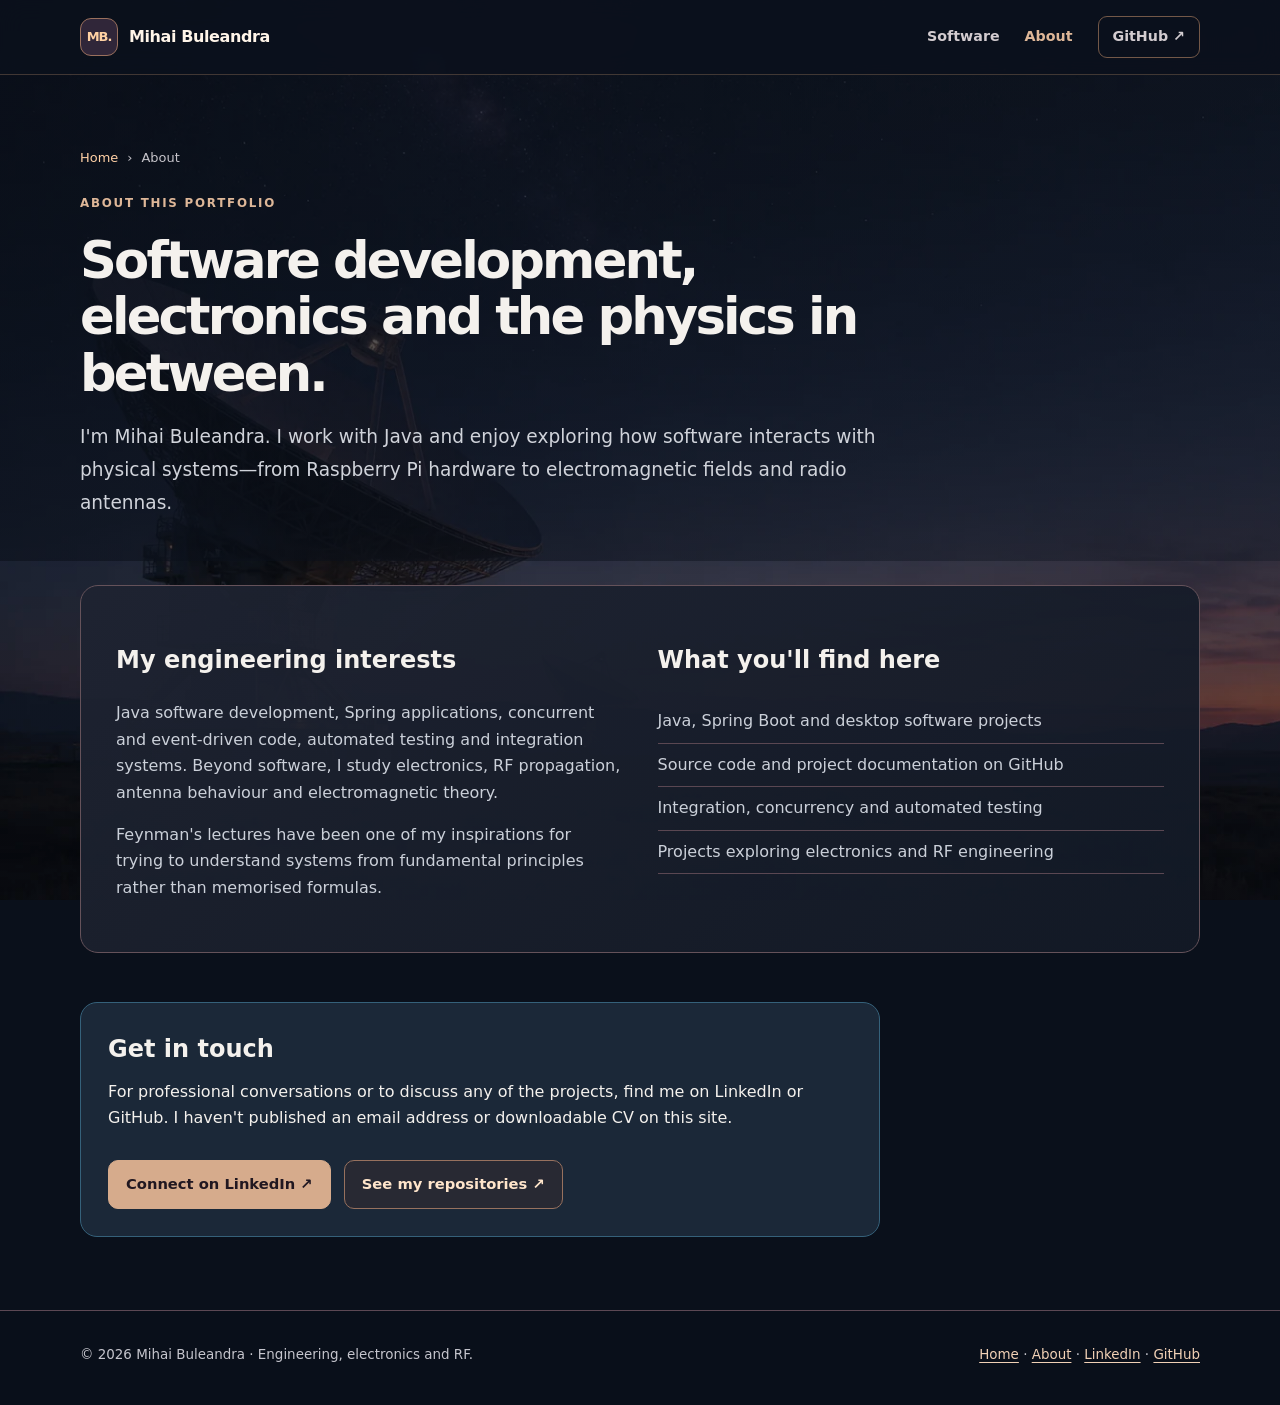
==== about.html @ 71b799a5 "New layout" ====
<!DOCTYPE html>

<html lang="en">
<head>
<meta charset="utf-8"/>
<meta content="width=device-width, initial-scale=1" name="viewport"/>
<meta content="Mihai Buleandra" name="author"/>
<meta content="About Mihai Buleandra: Java software development, Spring Boot, electronics, RF engineering projects and technical experiments." name="description"/>
<meta content="#101521" name="theme-color"/>
<meta content="index,follow,max-image-preview:large" name="robots"/>
<title>About — Java Development, Electronics &amp; RF | Mihai Buleandra</title>
<link href="https://bmike2047.github.io/about.html" rel="canonical"/>
<meta content="website" property="og:type"/>
<meta content="Mihai Buleandra — Engineering Portfolio" property="og:site_name"/>
<meta content="About — Java Development, Electronics &amp; RF | Mihai Buleandra" property="og:title"/>
<meta content="About Mihai Buleandra: Java software development, Spring Boot, electronics, RF engineering projects and technical experiments." property="og:description"/>
<meta content="https://bmike2047.github.io/about.html" property="og:url"/>
<meta content="https://bmike2047.github.io/assets/images/og-cover.png" property="og:image"/>
<meta content="1200" property="og:image:width"/>
<meta content="630" property="og:image:height"/>
<meta content="Mihai Buleandra — Java software engineering, electronics and RF engineering portfolio" property="og:image:alt"/>
<meta content="summary_large_image" name="twitter:card"/>
<meta content="About — Java Development, Electronics &amp; RF | Mihai Buleandra" name="twitter:title"/>
<meta content="About Mihai Buleandra: Java software development, Spring Boot, electronics, RF engineering projects and technical experiments." name="twitter:description"/>
<meta content="https://bmike2047.github.io/assets/images/og-cover.png" name="twitter:image"/>
<link href="./assets/images/favicon.svg" rel="icon" type="image/svg+xml"/>
<link href="./assets/css/site.css" rel="stylesheet"/>
<script type="application/ld+json">{"@context":"https://schema.org","@type":"Person","name":"Mihai Buleandra","url":"https://bmike2047.github.io/","sameAs":["https://github.com/bmike2047","https://www.linkedin.com/in/m-buleandra"],"knowsAbout":["Java","Spring Boot","JavaFX","Electronics","RF engineering"]}</script>
</head>
<body>
<a class="skip" href="#main">Skip to main content</a>
<header class="site-header">
<div class="container nav">
<a aria-label="Mihai Buleandra, homepage" class="brand" href="index.html"><span class="logo">MB.</span> Mihai Buleandra</a>
<nav aria-label="Main navigation" class="nav-links">
<a href="index.html#software">Software</a>


<a aria-current="page" href="about.html">About</a>
<a class="nav-pill" href="https://github.com/bmike2047" rel="me noopener noreferrer" target="_blank">GitHub ↗</a>
</nav><details class="mobile-menu"><summary aria-label="Toggle navigation menu">Menu</summary><nav aria-label="Mobile navigation" class="mobile-links"><a href="index.html#software">Software</a><a aria-current="page" href="about.html">About</a><a class="nav-pill" href="https://github.com/bmike2047" rel="me noopener noreferrer" target="_blank">GitHub ↗</a></nav></details>
</div>
</header>
<main id="main"><section class="page-hero"><div class="container"><nav aria-label="Breadcrumb" class="breadcrumbs"><a href="index.html">Home</a><span>›</span><span>About</span></nav><p class="eyebrow">About this portfolio</p><h1>Software development, electronics and the physics in between.</h1><p class="lead">I'm Mihai Buleandra. I work with Java and enjoy exploring how software interacts with physical systems—from Raspberry Pi hardware to electromagnetic fields and radio antennas.</p></div></section><section class="section" style="padding-top:24px"><div class="container"><div class="about-panel"><div><h2>My engineering interests</h2><p>Java software development, Spring applications, concurrent and event-driven code, automated testing and integration systems. Beyond software, I study electronics, RF propagation, antenna behaviour and electromagnetic theory.</p><p>Feynman's lectures have been one of my inspirations for trying to understand systems from fundamental principles rather than memorised formulas.</p></div><div><h2>What you'll find here</h2><ul class="clean-list"><li>Java, Spring Boot and desktop software projects</li><li>Source code and project documentation on GitHub</li><li>Integration, concurrency and automated testing</li><li>Projects exploring electronics and RF engineering</li></ul></div></div><div class="wide-cta" style="max-width:800px"><h2>Get in touch</h2><p>For professional conversations or to discuss any of the projects, find me on LinkedIn or GitHub. I haven't published an email address or downloadable CV on this site.</p><div class="actions"><a class="button primary" href="https://www.linkedin.com/in/m-buleandra" rel="me noopener noreferrer" target="_blank">Connect on LinkedIn ↗</a><a class="button" href="https://github.com/bmike2047" rel="me noopener noreferrer" target="_blank">See my repositories ↗</a></div></div></div></section></main>
<footer class="footer"><div class="container footer-inner"><span>© 2026 Mihai Buleandra · Engineering, electronics and RF.</span><span><a href="index.html">Home</a> · <a href="./about.html">About</a> · <a href="https://www.linkedin.com/in/m-buleandra" rel="me noopener noreferrer" target="_blank">LinkedIn</a> · <a href="https://github.com/bmike2047" rel="me noopener noreferrer" target="_blank">GitHub</a></span></div></footer>
<script defer="" src="assets/js/site.js"></script></body></html>
---- assets/css/site.css ----
/* Original standalone portfolio styling — no external CSS, scripts, or font downloads. */
:root{color-scheme:dark;--bg:#080a0e;--surface:#121620;--surface2:#171c27;--line:#303745;--text:#f0f4fa;--muted:#afbccc;--accent:#67d8c6;--accent2:#a4b5ff;--max:1120px;--radius:18px}
*{box-sizing:border-box}html{scroll-behavior:smooth;scroll-padding-top:90px}body{margin:0;background:var(--bg);color:var(--text);font-family:Inter,ui-sans-serif,system-ui,-apple-system,BlinkMacSystemFont,"Segoe UI",sans-serif;line-height:1.65;font-size:16px}::selection{background:#48cbb8;color:#051625}a{color:#86e9db;text-underline-offset:3px}a:hover{color:#cafdf5}a:focus-visible,button:focus-visible{outline:3px solid #a4b5ff;outline-offset:4px;border-radius:6px}.skip{position:absolute;left:12px;top:-70px;background:#fff;color:#112033;padding:10px 14px;z-index:100}.skip:focus{top:10px}.container{width:min(var(--max),calc(100% - 48px));margin:0 auto}.site-header{position:sticky;top:0;z-index:10;border-bottom:1px solid rgba(135,193,225,.17);background:rgba(9,22,37,.94);backdrop-filter:blur(12px)}.nav{min-height:74px;display:flex;align-items:center;justify-content:space-between;gap:24px}.brand{display:inline-flex;align-items:center;gap:11px;text-decoration:none;color:white;font-weight:800;letter-spacing:-.025em}.logo{width:38px;height:38px;border:1px solid #407b87;background:#11344b;border-radius:11px;display:grid;place-items:center;color:#87f3db;font-size:13px;letter-spacing:-.08em}.nav-links{display:flex;align-items:center;gap:25px;flex-wrap:wrap}.nav-links a{color:#bdd0dc;font-size:.89rem;font-weight:600;text-decoration:none}.nav-links a:hover,.nav-links a[aria-current=page]{color:var(--accent)}.nav-pill{padding:8px 14px;border:1px solid #3a7384;border-radius:9px}.hero{background:radial-gradient(ellipse 65% 60% at 80% 30%,rgba(30,99,132,.25),transparent 70%);padding:100px 0 83px}.hero-grid{display:grid;grid-template-columns:1.18fr .82fr;gap:68px;align-items:center}.eyebrow{text-transform:uppercase;color:var(--accent);font-size:.74rem;font-weight:800;letter-spacing:.15em;margin:0 0 18px}.hero h1{font-size:clamp(2.5rem,5vw,4.65rem);line-height:1.1;letter-spacing:-.065em;margin:0 0 20px;max-width:770px}.accent{color:var(--accent)}.lead{font-size:1.16rem;line-height:1.78;color:#bad0df;max-width:640px;margin:0}.actions{display:flex;gap:13px;flex-wrap:wrap;margin-top:29px}.button{display:inline-flex;align-items:center;justify-content:center;gap:8px;text-decoration:none;font-weight:750;font-size:.92rem;padding:11px 17px;border:1px solid #477083;border-radius:10px;min-height:45px;color:#eaf7fc;background:rgba(65,104,129,.13)}.button:hover{background:#293646;color:#fff}.button.primary{background:var(--accent);border-color:var(--accent);color:#062336}.button.primary:hover{background:#a0ffef}.button.small{font-size:.86rem;padding:8px 12px;min-height:39px}.button.disabled{opacity:.7;cursor:not-allowed;border-style:dashed}.terminal{background:linear-gradient(135deg,#131b28,#0d131c);border:1px solid #35546a;box-shadow:0 22px 65px #010a1566;border-radius:18px;overflow:hidden;transform:rotate(1deg)}.terminal-top{display:flex;align-items:center;gap:7px;padding:15px 17px;border-bottom:1px solid #264458;color:#a9c5d0;font-size:.76rem}.dot{width:9px;height:9px;border-radius:50%;background:#6387a4}.terminal-top span:last-child{margin-left:auto;letter-spacing:.08em}.terminal-body{padding:28px 27px 31px;font-family:ui-monospace,Consolas,monospace;min-height:290px}.term-label{font-family:inherit;color:#86dbcc;font-size:.78rem;margin:0 0 22px}.line-code{margin:7px 0;color:#cbdeed;font-size:.91rem}.line-code strong{color:#7ce0c7;font-weight:500}.line-code em{color:#92b6ff;font-style:normal}.thin-rule{height:1px;background:#294c62;margin:24px 0 19px}.term-result{font-size:.83rem;color:#b8d5e3}.term-result span{color:var(--accent)}.metrics{display:flex;gap:32px;flex-wrap:wrap;padding-top:29px;margin-top:35px;border-top:1px solid #284258}.metric{display:flex;gap:12px;align-items:center}.metric strong{font-size:1.6rem;letter-spacing:-.04em}.metric span{font-size:.79rem;line-height:1.35;color:#b0c5d5}.section{padding:73px 0;scroll-margin-top:75px}.section.alt{background:#0b0e14}.section-head{display:flex;align-items:end;justify-content:space-between;gap:20px;margin-bottom:29px}.section-head .intro{max-width:700px}.section-head h2,.about-intro h1{font-size:clamp(1.9rem,3.2vw,2.75rem);line-height:1.2;letter-spacing:-.045em;margin:0 0 10px}.section-head p,.section-intro{color:var(--muted);margin:0;max-width:780px}.text-link{font-size:.91rem;font-weight:750;text-decoration:none;white-space:nowrap}.card-grid{display:grid;grid-template-columns:repeat(3,minmax(0,1fr));gap:19px}.card-grid.two{grid-template-columns:repeat(2,minmax(0,1fr))}.project-card{display:flex;flex-direction:column;border:1px solid #333d4c;border-radius:var(--radius);background:linear-gradient(160deg,#141923,#11151d);overflow:hidden;min-width:0;transition:transform .2s,border-color .2s}.project-card:hover{transform:translateY(-3px);border-color:#44859a}.project-visual{height:177px;position:relative;display:flex;align-items:center;justify-content:center;overflow:hidden;background:linear-gradient(145deg,#171f2b,#1e2a37);border-bottom:1px solid #313e50}.project-visual img{width:100%;height:100%;object-fit:cover;object-position:center;display:block}.project-visual img.contain{object-fit:contain;padding:10px;background:#fff}.project-visual .visual-label{position:absolute;left:14px;bottom:12px;padding:4px 10px;background:#0c121ce8;border:1px solid #427b8c;border-radius:6px;color:#bcf5ec;font-size:.69rem;letter-spacing:.04em;text-transform:uppercase;font-weight:800}.card-body{padding:23px;display:flex;flex-direction:column;flex:1;gap:8px}.card-meta{font-size:.71rem;letter-spacing:.1em;text-transform:uppercase;font-weight:800;color:#72decf}.card-meta.ai{color:#a1b6ff}.card-body h3{font-size:1.16rem;line-height:1.4;margin:0;letter-spacing:-.02em}.card-body h3 a{color:#f0f8fc;text-decoration:none}.card-body h3 a:hover{color:var(--accent)}.card-body p{color:#b9ccda;font-size:.9rem;line-height:1.65;margin:0;flex:1}.tags{display:flex;gap:7px;flex-wrap:wrap;margin:12px 0 4px}.tag{font-size:.7rem;line-height:1.3;border:1px solid #35566b;background:#1b2735;border-radius:6px;padding:5px 8px;color:#c1dbe8}.card-actions{display:flex;flex-wrap:wrap;gap:14px;align-items:center;margin-top:10px}.card-actions a{font-size:.86rem;font-weight:750;text-decoration:none}.card-actions .muted-link{color:#c4d4df}.callout{padding:24px 28px;border:1px solid #345a69;background:#171e29;border-radius:14px;color:#bed8e4}.callout strong{color:#e9f9ff}.about-panel{display:grid;grid-template-columns:1fr 1fr;gap:35px;padding:35px;border:1px solid #334056;border-radius:18px;background:linear-gradient(140deg,#171e2a,#11151d)}.about-panel h3{font-size:1.4rem;letter-spacing:-.03em;margin:0 0 12px}.about-panel p{color:#bfd1df;margin:0 0 16px}.clean-list{padding:0;margin:0;list-style:none}.clean-list li{padding:8px 0;border-bottom:1px solid #2c4c61;color:#c7dce8}.footer{padding:33px 0 39px;border-top:1px solid #2b3545;color:#a7bdc9;font-size:.84rem}.footer-inner{display:flex;justify-content:space-between;align-items:center;gap:18px;flex-wrap:wrap}.footer a{color:#c9e7ee}.page-hero{padding:72px 0 42px;background:radial-gradient(ellipse at 82% 0%,#173951 0,transparent 65%)}.breadcrumbs{font-size:.81rem;color:#9bb9ca;display:flex;gap:9px;flex-wrap:wrap;margin-bottom:26px}.breadcrumbs a{color:#a9c7d8;text-decoration:none}.page-hero h1{font-size:clamp(2.15rem,4vw,3.6rem);letter-spacing:-.055em;line-height:1.1;max-width:900px;margin:10px 0 19px}.page-hero .lead{max-width:840px}.smallprint{font-size:.83rem;color:#a9c2d0}.stack{display:flex;gap:8px;flex-wrap:wrap}.reference-link{font-size:.86rem;overflow-wrap:anywhere}.table-wrap{overflow-x:auto}table{width:100%;border-collapse:collapse;font-size:.9rem}th,td{text-align:left;padding:12px;border-bottom:1px solid #344052;vertical-align:top}th{color:#9eeadd}td{color:#c2d7e3}.wide-cta{margin-top:49px;padding:27px;background:#1b2838;border:1px solid #35617a;border-radius:17px}.wide-cta h2{margin:0 0 9px}.wide-cta p{margin:0 0 17px}.placeholder-link{color:#aebdd1;font-size:.82rem;display:block;margin-top:9px;overflow-wrap:anywhere}
@media(max-width:920px){.hero-grid{grid-template-columns:1fr;gap:36px}.terminal{max-width:630px;transform:none}.card-grid{grid-template-columns:repeat(2,minmax(0,1fr))}.nav-links{gap:13px}}@media(max-width:650px){.container{width:min(var(--max),calc(100% - 32px))}.nav{align-items:start;flex-direction:column;justify-content:center;padding:14px 0}.nav-links{width:100%;gap:13px}.nav-links a{font-size:.8rem}.nav-pill{padding:5px 10px}.hero{padding:67px 0 60px}.section{padding:56px 0}.metrics{gap:19px}.card-grid,.card-grid.two,.about-panel{grid-template-columns:1fr}.section-head{align-items:start;flex-direction:column}.project-visual{height:190px}.about-panel{padding:22px}.page-hero{padding:50px 0 30px}.footer-inner{align-items:flex-start}.terminal-body{min-height:0}.line-code{font-size:.78rem}}@media(prefers-reduced-motion:reduce){html{scroll-behavior:auto}.project-card{transition:none}}


/* v2 review: darker charcoal theme + original presentation pictures. */
:root{ color-scheme:dark; --bg:#080a0e; --surface:#121620; --surface2:#171c27;
  --line:#303745; --text:#f0f4fa; --muted:#afbccc; --accent:#67d8c6; --accent2:#a4b5ff; }
body{ background:#080a0e; }
.site-header{ background:rgba(9,12,18,.94);border-bottom-color:#303745; }
.hero{ background: radial-gradient(ellipse 85% 70% at 81% 9%,rgba(43,58,89,.25),transparent 75%), #080a0e; }
.section.alt{ background:#0d1016; }
.project-card{ background:linear-gradient(165deg,#161b24,#10141c);border-color:#303846; }
.project-card:hover{ border-color:#5fa4a0; }
.terminal{ background:linear-gradient(145deg,#151d2b,#0b0f17); }
.project-visual{background:#10151c;}
.project-visual.original-visual{height:204px;background:linear-gradient(150deg,#151b24,#10141a);}
.project-visual .image-link{display:flex;align-items:center;justify-content:center;width:100%;height:100%;padding:17px;}
.project-visual .image-link:focus-visible{outline:3px solid var(--accent);outline-offset:-4px;}
.project-visual img.original-thumb{width:100%;height:100%;object-fit:contain;object-position:center;
  display:block;background:transparent;padding:0;}
.project-visual.original-visual .visual-label{pointer-events:none;background:rgba(9,13,19,.92);}



 


.mobile-menu summary:focus-visible{outline:3px solid var(--accent);outline-offset:4px;}



.mobile-menu{display:none;}
:where(a,summary,button):focus-visible{ outline:3px solid var(--accent);outline-offset:3px; }
a{overflow-wrap:break-word;}
/* Tablet: 2 cards per row; vertical hero and no clipping. */
@media (max-width:920px) {
  .hero-grid{grid-template-columns:minmax(0,1fr);}
  .hero h1{max-width:740px;}
  .project-visual.original-visual{height:190px;}
}
/* Mobile: native disclosure navigation, large targets and a single card column. */
@media (max-width:720px) {
  html{scroll-padding-top:18px;}
  .site-header{position:relative;}
  .nav{display:flex;flex-direction:row;align-items:center;justify-content:space-between;gap:12px;
     padding:12px 0;flex-wrap:nowrap;}
  .brand{font-size:.91rem;white-space:nowrap;}
  .nav-links{display:none;}
  .mobile-menu{display:block;position:relative;flex:0 0 auto;z-index:50;}
  .mobile-menu summary{list-style:none;cursor:pointer;border:1px solid #435064;background:#181f2b;
    color:#e8f1fa;border-radius:9px;min-height:44px;padding:10px 13px;display:flex;
    align-items:center;justify-content:center;font-weight:750;font-size:.88rem;}
  .mobile-menu summary::-webkit-details-marker{display:none;}
  .mobile-menu[open] summary{border-color:#67d8c6;}
  .mobile-links{position:absolute;right:0;top:calc(100% + 9px);width:min(280px,calc(100vw - 32px));
    display:flex;flex-direction:column;padding:8px;border:1px solid #3a475b;border-radius:12px;
    background:#161c27;box-shadow:0 18px 45px #000a;}
  .mobile-links a{display:block;color:#e9f2fa;text-decoration:none;padding:11px 12px;
    min-height:44px;border-radius:7px;font-size:.92rem;}
  .mobile-links a:hover,.mobile-links a:focus-visible{background:#293447;}
  .hero{padding:52px 0 54px;}
  .hero h1{font-size:clamp(2rem,10vw,3.15rem);letter-spacing:-.055em;}
  .hero-grid{gap:27px;}
  .section{padding:50px 0;}
  .card-grid,.card-grid.two{grid-template-columns:minmax(0,1fr);}
  .project-visual.original-visual{height:215px;}
  .project-card{max-width:none;}
  .card-body{padding:20px;}
  .metrics{gap:18px;}
  
  .terminal{width:100%;}
  .about-panel{grid-template-columns:1fr;}
}
@media (max-width:380px) {
  .container{width:calc(100% - 26px);}
  .brand{font-size:.82rem;}
  .logo{font-size:.85rem;}
  .hero h1{font-size:clamp(1.88rem,10vw,2.4rem);}
  .lead{font-size:1rem;}
  .button{width:100%;}
  .actions{gap:9px;}
  .project-visual.original-visual{height:183px;}
  .terminal-body{padding:18px 16px;}
  .term-label,.line-code{font-size:.76rem;}
}


/* Portfolio artwork update: background illustration on every page, no structural layout changes.
   The supplied observatory image is mirrored so the large dish faces in from the left. */
body{
  background-color: #080b13;
  background-image:
    linear-gradient(100deg, rgba(6,10,18,.13) 0%, rgba(6,10,18,.17) 48%, rgba(6,10,18,.25) 100%),
    url("../images/observatory-background-left.webp");
  background-repeat: no-repeat, no-repeat;
  background-position: center center, left center;
  background-size: cover, cover;
  background-attachment: fixed, fixed;
}
/* Keep the photograph recognizable while retaining contrast for the content. */
.hero{
  background: linear-gradient(100deg, rgba(6,10,18,.26), rgba(6,10,18,.10));
}
.page-hero{
  background: linear-gradient(100deg, rgba(7,12,22,.35), rgba(7,12,22,.19));
}
.section.alt{
  background: rgba(9,13,21,.71);
}
.footer{
  background: rgba(7,11,19,.65);
}
@media(max-width:720px) {
  body{
    /* Position on the dish side, not the sky side, at portrait phone widths. */
    background-position: center center, 21% center;
  }
  .hero{
    background: linear-gradient(100deg, rgba(6,10,18,.44), rgba(6,10,18,.31));
  }
}


/* Refined sunset palette — restrained copper highlights over midnight blue.
   Shared across Home/About; existing structure and breakpoints are unchanged. */
:root {
  --bg: #0a101b;
  --surface: #141b28;
  --surface2: #1c2533;
  --line: #514654;
  --text: #f4f1ed;
  --muted: #bfc5cf;
  --accent: #deb798;
  --accent2: #e5a48c;
}
::selection { background: #a95b3f; color: #fff7ed; }
a { color: #fac999; }
a:hover { color: #ffdfbb; }
a:focus-visible, button:focus-visible, :where(a,summary,button):focus-visible {
  outline-color: #ffc894;
}
.site-header {
  background: rgba(11,17,29,.93);
  border-bottom-color: rgba(239,183,129,.24);
}
.brand { color: #fff5e9; }
.logo {
  border-color: #9a705d;
  background: #302639;
  color: #ffd1a3;
}
.nav-links a { color: #d3ccd0; }
.nav-links a:hover, .nav-links a[aria-current=page] { color: var(--accent); }
.nav-pill { border-color: #735848; }
body {
  background-color: var(--bg);
  background-image:
    linear-gradient(105deg,rgba(9,14,25,.22) 0%,rgba(13,14,23,.13) 46%,rgba(8,12,22,.27) 100%),
    url("../images/observatory-background-left.webp");
}
.hero {
  background: linear-gradient(105deg,rgba(8,14,24,.55),rgba(11,16,27,.30) 54%,rgba(10,14,23,.22));
}
.page-hero {
  background: linear-gradient(105deg,rgba(10,15,25,.62),rgba(12,18,30,.35));
}
.eyebrow, .accent { color: var(--accent); }
.lead { color: #d0d3da; }
.button {
  border-color: #97715e;
  background: rgba(55,42,46,.50);
  color: #ffe5cb;
}
.button:hover { background: #40303a; color: #fff6ec; }
.button.primary {
  background: #d6ab8c;
  border-color: #d6ab8c;
  color: #211720;
}
.button.primary:hover { background: #e4bda0; color: #20151c; }
.terminal {
  background: linear-gradient(145deg,rgba(26,30,44,.97),rgba(14,22,35,.98));
  border-color: #655263;
  box-shadow: 0 22px 65px #050b17a3;
}
.terminal-top { border-bottom-color: #604d58; color: #cbbdbd; }
.dot { background: #ae7a6b; }
.term-label { color: #e9b595; }
.line-code { color: #d9d9e0; }
.line-code strong { color: #f1bb8c; }
.line-code em { color: #b1c4de; }
.thin-rule { background: #5d4853; }
.term-result { color: #d2c9ce; }
.term-result span { color: #ffd09e; }
.section.alt { background: rgba(11,17,28,.80); }
.section-head p, .section-intro { color: #c6c4ca; }
.project-card {
  background: linear-gradient(160deg,rgba(26,33,47,.96),rgba(17,23,35,.96));
  border-color: #5d5057;
}
.project-card:hover { border-color: #d6a078; }
.project-visual, .project-visual.original-visual {
  background: linear-gradient(145deg,#202938,#141d2b);
  border-bottom-color: #53434d;
}
.project-visual.original-visual .visual-label, .project-visual .visual-label {
  background: rgba(23,20,28,.94);
  border-color: #91705e;
  color: #ffcd9d;
}
.card-meta { color: #efba8d; }
.card-body h3 a { color: #f7f2ec; }
.card-body h3 a:hover { color: #ffca95; }
.card-body p { color: #c6c8d1; }
.tag {
  border-color: #665665;
  background: #292735;
  color: #f0d4c0;
}
.card-actions a, .text-link { color: #fac999; }
.card-actions a:hover, .text-link:hover { color: #ffe0bb; }
.about-panel {
  background: linear-gradient(140deg,rgba(30,35,49,.94),rgba(18,25,38,.95));
  border-color: #65525a;
}
.about-panel p, .clean-list li { color: #cbd0d9; }
.clean-list li { border-bottom-color: #5a4752; }
.footer {
  background: rgba(9,15,26,.83);
  border-top-color: #5c4854;
  color: #c5c5cd;
}
.footer a { color: #f1d1b6; }
.breadcrumbs, .smallprint { color: #c6c4ca; }
.breadcrumbs a { color: #ffd0a5; }
.mobile-menu summary {
  border-color: #806354;
  background: #292333;
  color: #ffead9;
}
.mobile-menu[open] summary { border-color: #deb798; }
.mobile-links {
  border-color: #6c5560;
  background: #1c2030;
}
.mobile-links a { color: #f3e6df; }
.mobile-links a:hover,.mobile-links a:focus-visible { background: #40303e; }
@media(max-width:720px) {
  .hero { background: linear-gradient(100deg,rgba(8,14,24,.64),rgba(8,14,24,.47)); }
}
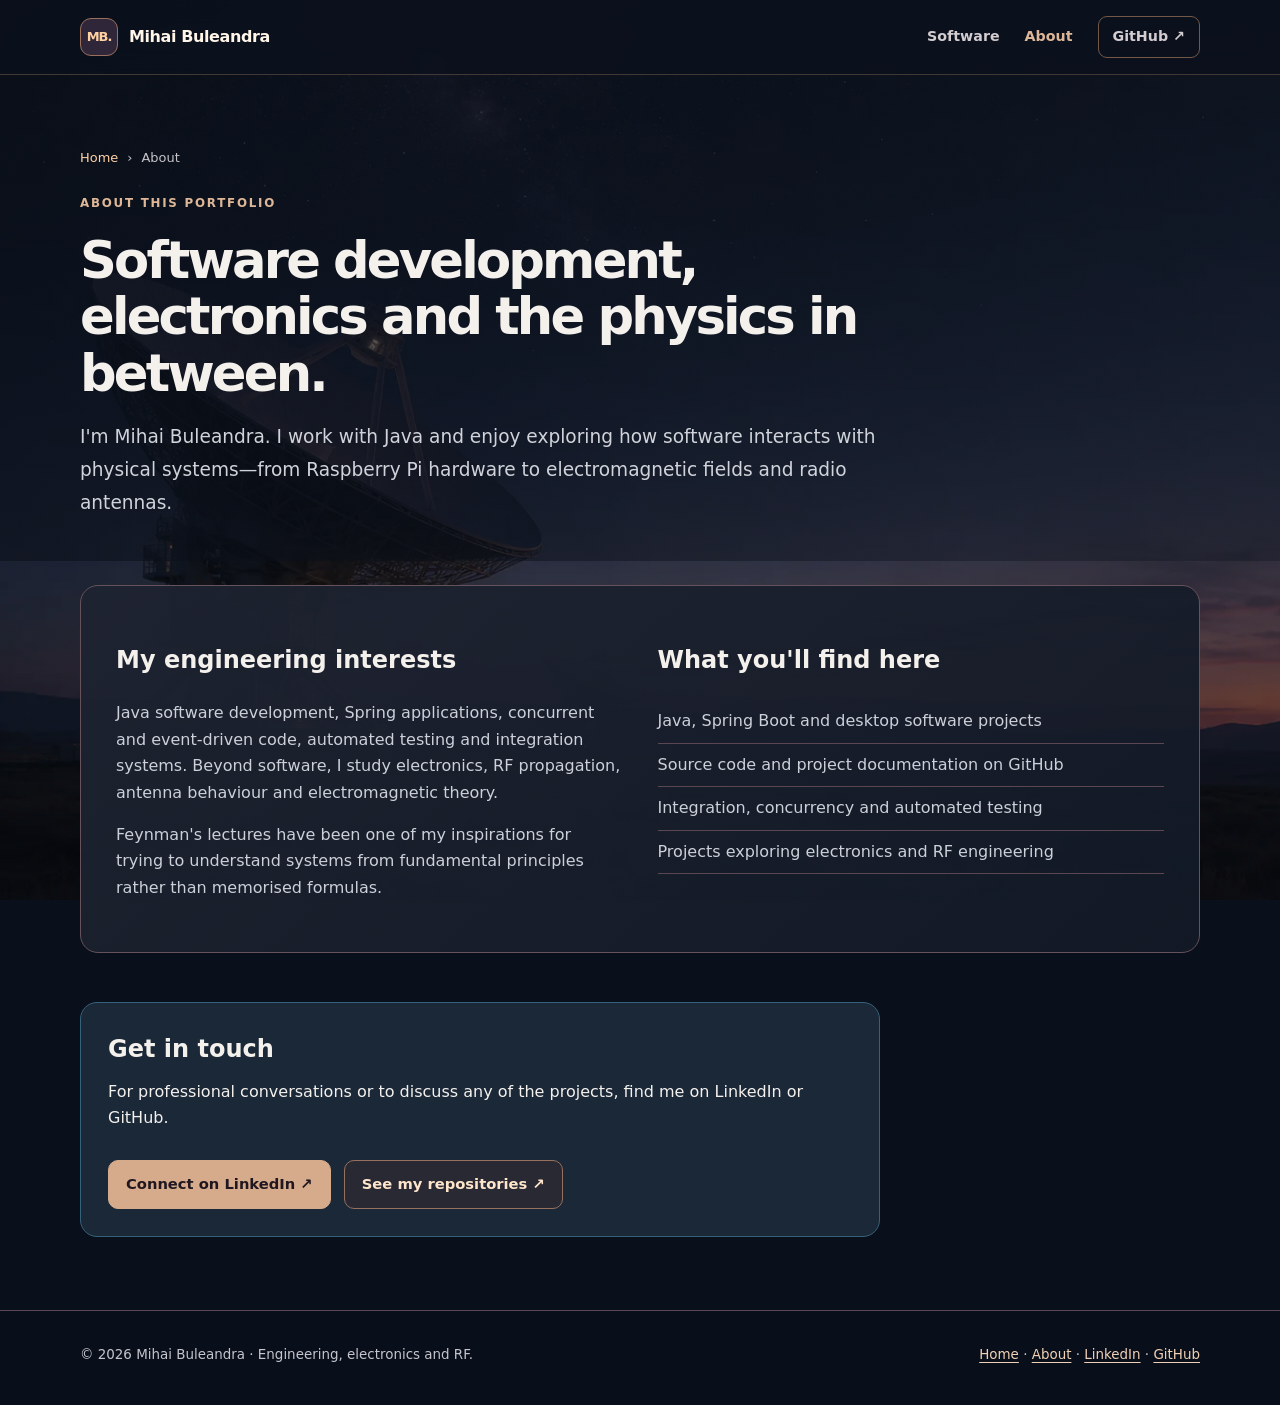
==== commit 279685d9: "fixed text" ====
--- a/about.html
+++ b/about.html
@@ -41,6 +41,6 @@
 </nav><details class="mobile-menu"><summary aria-label="Toggle navigation menu">Menu</summary><nav aria-label="Mobile navigation" class="mobile-links"><a href="index.html#software">Software</a><a aria-current="page" href="about.html">About</a><a class="nav-pill" href="https://github.com/bmike2047" rel="me noopener noreferrer" target="_blank">GitHub ↗</a></nav></details>
 </div>
 </header>
-<main id="main"><section class="page-hero"><div class="container"><nav aria-label="Breadcrumb" class="breadcrumbs"><a href="index.html">Home</a><span>›</span><span>About</span></nav><p class="eyebrow">About this portfolio</p><h1>Software development, electronics and the physics in between.</h1><p class="lead">I'm Mihai Buleandra. I work with Java and enjoy exploring how software interacts with physical systems—from Raspberry Pi hardware to electromagnetic fields and radio antennas.</p></div></section><section class="section" style="padding-top:24px"><div class="container"><div class="about-panel"><div><h2>My engineering interests</h2><p>Java software development, Spring applications, concurrent and event-driven code, automated testing and integration systems. Beyond software, I study electronics, RF propagation, antenna behaviour and electromagnetic theory.</p><p>Feynman's lectures have been one of my inspirations for trying to understand systems from fundamental principles rather than memorised formulas.</p></div><div><h2>What you'll find here</h2><ul class="clean-list"><li>Java, Spring Boot and desktop software projects</li><li>Source code and project documentation on GitHub</li><li>Integration, concurrency and automated testing</li><li>Projects exploring electronics and RF engineering</li></ul></div></div><div class="wide-cta" style="max-width:800px"><h2>Get in touch</h2><p>For professional conversations or to discuss any of the projects, find me on LinkedIn or GitHub. I haven't published an email address or downloadable CV on this site.</p><div class="actions"><a class="button primary" href="https://www.linkedin.com/in/m-buleandra" rel="me noopener noreferrer" target="_blank">Connect on LinkedIn ↗</a><a class="button" href="https://github.com/bmike2047" rel="me noopener noreferrer" target="_blank">See my repositories ↗</a></div></div></div></section></main>
+<main id="main"><section class="page-hero"><div class="container"><nav aria-label="Breadcrumb" class="breadcrumbs"><a href="index.html">Home</a><span>›</span><span>About</span></nav><p class="eyebrow">About this portfolio</p><h1>Software development, electronics and the physics in between.</h1><p class="lead">I'm Mihai Buleandra. I work with Java and enjoy exploring how software interacts with physical systems—from Raspberry Pi hardware to electromagnetic fields and radio antennas.</p></div></section><section class="section" style="padding-top:24px"><div class="container"><div class="about-panel"><div><h2>My engineering interests</h2><p>Java software development, Spring applications, concurrent and event-driven code, automated testing and integration systems. Beyond software, I study electronics, RF propagation, antenna behaviour and electromagnetic theory.</p><p>Feynman's lectures have been one of my inspirations for trying to understand systems from fundamental principles rather than memorised formulas.</p></div><div><h2>What you'll find here</h2><ul class="clean-list"><li>Java, Spring Boot and desktop software projects</li><li>Source code and project documentation on GitHub</li><li>Integration, concurrency and automated testing</li><li>Projects exploring electronics and RF engineering</li></ul></div></div><div class="wide-cta" style="max-width:800px"><h2>Get in touch</h2><p>For professional conversations or to discuss any of the projects, find me on LinkedIn or GitHub.</p><div class="actions"><a class="button primary" href="https://www.linkedin.com/in/m-buleandra" rel="me noopener noreferrer" target="_blank">Connect on LinkedIn ↗</a><a class="button" href="https://github.com/bmike2047" rel="me noopener noreferrer" target="_blank">See my repositories ↗</a></div></div></div></section></main>
 <footer class="footer"><div class="container footer-inner"><span>© 2026 Mihai Buleandra · Engineering, electronics and RF.</span><span><a href="index.html">Home</a> · <a href="./about.html">About</a> · <a href="https://www.linkedin.com/in/m-buleandra" rel="me noopener noreferrer" target="_blank">LinkedIn</a> · <a href="https://github.com/bmike2047" rel="me noopener noreferrer" target="_blank">GitHub</a></span></div></footer>
 <script defer="" src="assets/js/site.js"></script></body></html>
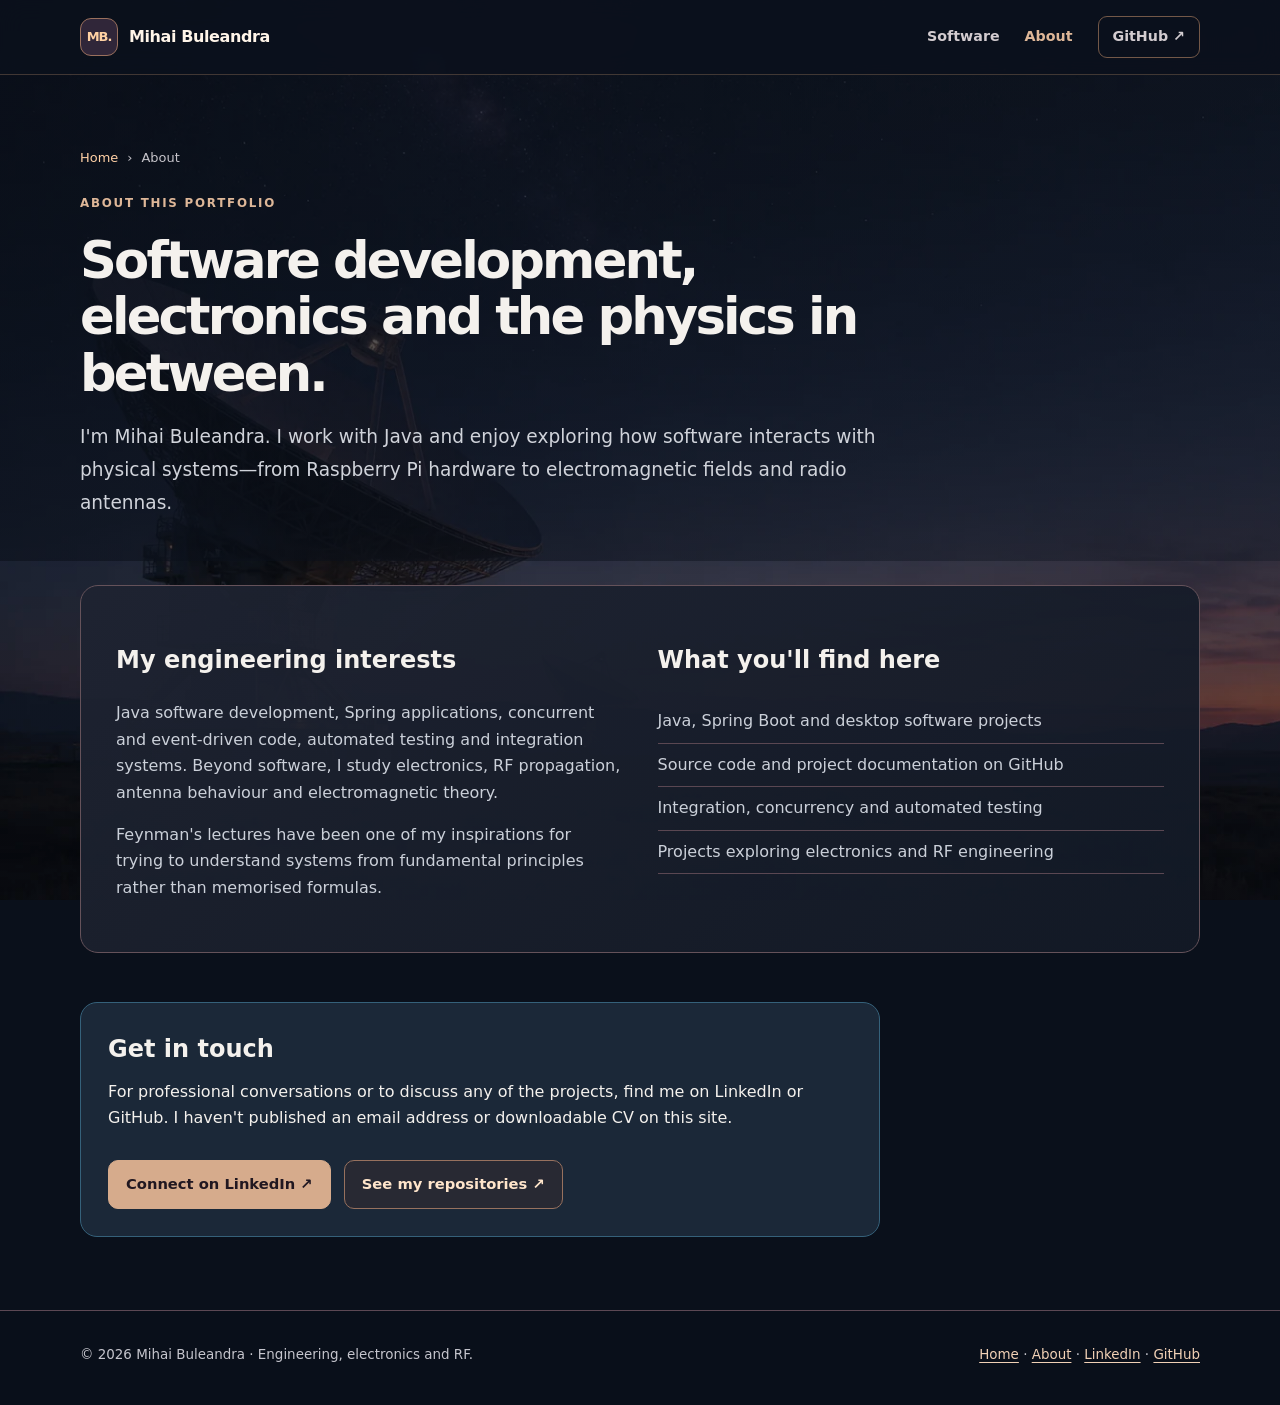
==== commit 1d7c1537: "fixed css" ====
--- a/about.html
+++ b/about.html
@@ -24,7 +24,7 @@
 <meta content="About Mihai Buleandra: Java software development, Spring Boot, electronics, RF engineering projects and technical experiments." name="twitter:description"/>
 <meta content="https://bmike2047.github.io/assets/images/og-cover.png" name="twitter:image"/>
 <link href="./assets/images/favicon.svg" rel="icon" type="image/svg+xml"/>
-<link href="./assets/css/site.css" rel="stylesheet"/>
+<link href="./assets/css/site.css?v=mobile-observatory-optimized" rel="stylesheet"/>
 <script type="application/ld+json">{"@context":"https://schema.org","@type":"Person","name":"Mihai Buleandra","url":"https://bmike2047.github.io/","sameAs":["https://github.com/bmike2047","https://www.linkedin.com/in/m-buleandra"],"knowsAbout":["Java","Spring Boot","JavaFX","Electronics","RF engineering"]}</script>
 </head>
 <body>
@@ -41,6 +41,6 @@
 </nav><details class="mobile-menu"><summary aria-label="Toggle navigation menu">Menu</summary><nav aria-label="Mobile navigation" class="mobile-links"><a href="index.html#software">Software</a><a aria-current="page" href="about.html">About</a><a class="nav-pill" href="https://github.com/bmike2047" rel="me noopener noreferrer" target="_blank">GitHub ↗</a></nav></details>
 </div>
 </header>
-<main id="main"><section class="page-hero"><div class="container"><nav aria-label="Breadcrumb" class="breadcrumbs"><a href="index.html">Home</a><span>›</span><span>About</span></nav><p class="eyebrow">About this portfolio</p><h1>Software development, electronics and the physics in between.</h1><p class="lead">I'm Mihai Buleandra. I work with Java and enjoy exploring how software interacts with physical systems—from Raspberry Pi hardware to electromagnetic fields and radio antennas.</p></div></section><section class="section" style="padding-top:24px"><div class="container"><div class="about-panel"><div><h2>My engineering interests</h2><p>Java software development, Spring applications, concurrent and event-driven code, automated testing and integration systems. Beyond software, I study electronics, RF propagation, antenna behaviour and electromagnetic theory.</p><p>Feynman's lectures have been one of my inspirations for trying to understand systems from fundamental principles rather than memorised formulas.</p></div><div><h2>What you'll find here</h2><ul class="clean-list"><li>Java, Spring Boot and desktop software projects</li><li>Source code and project documentation on GitHub</li><li>Integration, concurrency and automated testing</li><li>Projects exploring electronics and RF engineering</li></ul></div></div><div class="wide-cta" style="max-width:800px"><h2>Get in touch</h2><p>For professional conversations or to discuss any of the projects, find me on LinkedIn or GitHub.</p><div class="actions"><a class="button primary" href="https://www.linkedin.com/in/m-buleandra" rel="me noopener noreferrer" target="_blank">Connect on LinkedIn ↗</a><a class="button" href="https://github.com/bmike2047" rel="me noopener noreferrer" target="_blank">See my repositories ↗</a></div></div></div></section></main>
+<main id="main"><section class="page-hero"><div class="container"><nav aria-label="Breadcrumb" class="breadcrumbs"><a href="index.html">Home</a><span>›</span><span>About</span></nav><p class="eyebrow">About this portfolio</p><h1>Software development, electronics and the physics in between.</h1><p class="lead">I'm Mihai Buleandra. I work with Java and enjoy exploring how software interacts with physical systems—from Raspberry Pi hardware to electromagnetic fields and radio antennas.</p></div></section><section class="section" style="padding-top:24px"><div class="container"><div class="about-panel"><div><h2>My engineering interests</h2><p>Java software development, Spring applications, concurrent and event-driven code, automated testing and integration systems. Beyond software, I study electronics, RF propagation, antenna behaviour and electromagnetic theory.</p><p>Feynman's lectures have been one of my inspirations for trying to understand systems from fundamental principles rather than memorised formulas.</p></div><div><h2>What you'll find here</h2><ul class="clean-list"><li>Java, Spring Boot and desktop software projects</li><li>Source code and project documentation on GitHub</li><li>Integration, concurrency and automated testing</li><li>Projects exploring electronics and RF engineering</li></ul></div></div><div class="wide-cta" style="max-width:800px"><h2>Get in touch</h2><p>For professional conversations or to discuss any of the projects, find me on LinkedIn or GitHub. I haven't published an email address or downloadable CV on this site.</p><div class="actions"><a class="button primary" href="https://www.linkedin.com/in/m-buleandra" rel="me noopener noreferrer" target="_blank">Connect on LinkedIn ↗</a><a class="button" href="https://github.com/bmike2047" rel="me noopener noreferrer" target="_blank">See my repositories ↗</a></div></div></div></section></main>
 <footer class="footer"><div class="container footer-inner"><span>© 2026 Mihai Buleandra · Engineering, electronics and RF.</span><span><a href="index.html">Home</a> · <a href="./about.html">About</a> · <a href="https://www.linkedin.com/in/m-buleandra" rel="me noopener noreferrer" target="_blank">LinkedIn</a> · <a href="https://github.com/bmike2047" rel="me noopener noreferrer" target="_blank">GitHub</a></span></div></footer>
 <script defer="" src="assets/js/site.js"></script></body></html>
--- a/assets/css/site.css
+++ b/assets/css/site.css
@@ -1,190 +1,203 @@
-/* Original standalone portfolio styling — no external CSS, scripts, or font downloads. */
-:root{color-scheme:dark;--bg:#080a0e;--surface:#121620;--surface2:#171c27;--line:#303745;--text:#f0f4fa;--muted:#afbccc;--accent:#67d8c6;--accent2:#a4b5ff;--max:1120px;--radius:18px}
-*{box-sizing:border-box}html{scroll-behavior:smooth;scroll-padding-top:90px}body{margin:0;background:var(--bg);color:var(--text);font-family:Inter,ui-sans-serif,system-ui,-apple-system,BlinkMacSystemFont,"Segoe UI",sans-serif;line-height:1.65;font-size:16px}::selection{background:#48cbb8;color:#051625}a{color:#86e9db;text-underline-offset:3px}a:hover{color:#cafdf5}a:focus-visible,button:focus-visible{outline:3px solid #a4b5ff;outline-offset:4px;border-radius:6px}.skip{position:absolute;left:12px;top:-70px;background:#fff;color:#112033;padding:10px 14px;z-index:100}.skip:focus{top:10px}.container{width:min(var(--max),calc(100% - 48px));margin:0 auto}.site-header{position:sticky;top:0;z-index:10;border-bottom:1px solid rgba(135,193,225,.17);background:rgba(9,22,37,.94);backdrop-filter:blur(12px)}.nav{min-height:74px;display:flex;align-items:center;justify-content:space-between;gap:24px}.brand{display:inline-flex;align-items:center;gap:11px;text-decoration:none;color:white;font-weight:800;letter-spacing:-.025em}.logo{width:38px;height:38px;border:1px solid #407b87;background:#11344b;border-radius:11px;display:grid;place-items:center;color:#87f3db;font-size:13px;letter-spacing:-.08em}.nav-links{display:flex;align-items:center;gap:25px;flex-wrap:wrap}.nav-links a{color:#bdd0dc;font-size:.89rem;font-weight:600;text-decoration:none}.nav-links a:hover,.nav-links a[aria-current=page]{color:var(--accent)}.nav-pill{padding:8px 14px;border:1px solid #3a7384;border-radius:9px}.hero{background:radial-gradient(ellipse 65% 60% at 80% 30%,rgba(30,99,132,.25),transparent 70%);padding:100px 0 83px}.hero-grid{display:grid;grid-template-columns:1.18fr .82fr;gap:68px;align-items:center}.eyebrow{text-transform:uppercase;color:var(--accent);font-size:.74rem;font-weight:800;letter-spacing:.15em;margin:0 0 18px}.hero h1{font-size:clamp(2.5rem,5vw,4.65rem);line-height:1.1;letter-spacing:-.065em;margin:0 0 20px;max-width:770px}.accent{color:var(--accent)}.lead{font-size:1.16rem;line-height:1.78;color:#bad0df;max-width:640px;margin:0}.actions{display:flex;gap:13px;flex-wrap:wrap;margin-top:29px}.button{display:inline-flex;align-items:center;justify-content:center;gap:8px;text-decoration:none;font-weight:750;font-size:.92rem;padding:11px 17px;border:1px solid #477083;border-radius:10px;min-height:45px;color:#eaf7fc;background:rgba(65,104,129,.13)}.button:hover{background:#293646;color:#fff}.button.primary{background:var(--accent);border-color:var(--accent);color:#062336}.button.primary:hover{background:#a0ffef}.button.small{font-size:.86rem;padding:8px 12px;min-height:39px}.button.disabled{opacity:.7;cursor:not-allowed;border-style:dashed}.terminal{background:linear-gradient(135deg,#131b28,#0d131c);border:1px solid #35546a;box-shadow:0 22px 65px #010a1566;border-radius:18px;overflow:hidden;transform:rotate(1deg)}.terminal-top{display:flex;align-items:center;gap:7px;padding:15px 17px;border-bottom:1px solid #264458;color:#a9c5d0;font-size:.76rem}.dot{width:9px;height:9px;border-radius:50%;background:#6387a4}.terminal-top span:last-child{margin-left:auto;letter-spacing:.08em}.terminal-body{padding:28px 27px 31px;font-family:ui-monospace,Consolas,monospace;min-height:290px}.term-label{font-family:inherit;color:#86dbcc;font-size:.78rem;margin:0 0 22px}.line-code{margin:7px 0;color:#cbdeed;font-size:.91rem}.line-code strong{color:#7ce0c7;font-weight:500}.line-code em{color:#92b6ff;font-style:normal}.thin-rule{height:1px;background:#294c62;margin:24px 0 19px}.term-result{font-size:.83rem;color:#b8d5e3}.term-result span{color:var(--accent)}.metrics{display:flex;gap:32px;flex-wrap:wrap;padding-top:29px;margin-top:35px;border-top:1px solid #284258}.metric{display:flex;gap:12px;align-items:center}.metric strong{font-size:1.6rem;letter-spacing:-.04em}.metric span{font-size:.79rem;line-height:1.35;color:#b0c5d5}.section{padding:73px 0;scroll-margin-top:75px}.section.alt{background:#0b0e14}.section-head{display:flex;align-items:end;justify-content:space-between;gap:20px;margin-bottom:29px}.section-head .intro{max-width:700px}.section-head h2,.about-intro h1{font-size:clamp(1.9rem,3.2vw,2.75rem);line-height:1.2;letter-spacing:-.045em;margin:0 0 10px}.section-head p,.section-intro{color:var(--muted);margin:0;max-width:780px}.text-link{font-size:.91rem;font-weight:750;text-decoration:none;white-space:nowrap}.card-grid{display:grid;grid-template-columns:repeat(3,minmax(0,1fr));gap:19px}.card-grid.two{grid-template-columns:repeat(2,minmax(0,1fr))}.project-card{display:flex;flex-direction:column;border:1px solid #333d4c;border-radius:var(--radius);background:linear-gradient(160deg,#141923,#11151d);overflow:hidden;min-width:0;transition:transform .2s,border-color .2s}.project-card:hover{transform:translateY(-3px);border-color:#44859a}.project-visual{height:177px;position:relative;display:flex;align-items:center;justify-content:center;overflow:hidden;background:linear-gradient(145deg,#171f2b,#1e2a37);border-bottom:1px solid #313e50}.project-visual img{width:100%;height:100%;object-fit:cover;object-position:center;display:block}.project-visual img.contain{object-fit:contain;padding:10px;background:#fff}.project-visual .visual-label{position:absolute;left:14px;bottom:12px;padding:4px 10px;background:#0c121ce8;border:1px solid #427b8c;border-radius:6px;color:#bcf5ec;font-size:.69rem;letter-spacing:.04em;text-transform:uppercase;font-weight:800}.card-body{padding:23px;display:flex;flex-direction:column;flex:1;gap:8px}.card-meta{font-size:.71rem;letter-spacing:.1em;text-transform:uppercase;font-weight:800;color:#72decf}.card-meta.ai{color:#a1b6ff}.card-body h3{font-size:1.16rem;line-height:1.4;margin:0;letter-spacing:-.02em}.card-body h3 a{color:#f0f8fc;text-decoration:none}.card-body h3 a:hover{color:var(--accent)}.card-body p{color:#b9ccda;font-size:.9rem;line-height:1.65;margin:0;flex:1}.tags{display:flex;gap:7px;flex-wrap:wrap;margin:12px 0 4px}.tag{font-size:.7rem;line-height:1.3;border:1px solid #35566b;background:#1b2735;border-radius:6px;padding:5px 8px;color:#c1dbe8}.card-actions{display:flex;flex-wrap:wrap;gap:14px;align-items:center;margin-top:10px}.card-actions a{font-size:.86rem;font-weight:750;text-decoration:none}.card-actions .muted-link{color:#c4d4df}.callout{padding:24px 28px;border:1px solid #345a69;background:#171e29;border-radius:14px;color:#bed8e4}.callout strong{color:#e9f9ff}.about-panel{display:grid;grid-template-columns:1fr 1fr;gap:35px;padding:35px;border:1px solid #334056;border-radius:18px;background:linear-gradient(140deg,#171e2a,#11151d)}.about-panel h3{font-size:1.4rem;letter-spacing:-.03em;margin:0 0 12px}.about-panel p{color:#bfd1df;margin:0 0 16px}.clean-list{padding:0;margin:0;list-style:none}.clean-list li{padding:8px 0;border-bottom:1px solid #2c4c61;color:#c7dce8}.footer{padding:33px 0 39px;border-top:1px solid #2b3545;color:#a7bdc9;font-size:.84rem}.footer-inner{display:flex;justify-content:space-between;align-items:center;gap:18px;flex-wrap:wrap}.footer a{color:#c9e7ee}.page-hero{padding:72px 0 42px;background:radial-gradient(ellipse at 82% 0%,#173951 0,transparent 65%)}.breadcrumbs{font-size:.81rem;color:#9bb9ca;display:flex;gap:9px;flex-wrap:wrap;margin-bottom:26px}.breadcrumbs a{color:#a9c7d8;text-decoration:none}.page-hero h1{font-size:clamp(2.15rem,4vw,3.6rem);letter-spacing:-.055em;line-height:1.1;max-width:900px;margin:10px 0 19px}.page-hero .lead{max-width:840px}.smallprint{font-size:.83rem;color:#a9c2d0}.stack{display:flex;gap:8px;flex-wrap:wrap}.reference-link{font-size:.86rem;overflow-wrap:anywhere}.table-wrap{overflow-x:auto}table{width:100%;border-collapse:collapse;font-size:.9rem}th,td{text-align:left;padding:12px;border-bottom:1px solid #344052;vertical-align:top}th{color:#9eeadd}td{color:#c2d7e3}.wide-cta{margin-top:49px;padding:27px;background:#1b2838;border:1px solid #35617a;border-radius:17px}.wide-cta h2{margin:0 0 9px}.wide-cta p{margin:0 0 17px}.placeholder-link{color:#aebdd1;font-size:.82rem;display:block;margin-top:9px;overflow-wrap:anywhere}
-@media(max-width:920px){.hero-grid{grid-template-columns:1fr;gap:36px}.terminal{max-width:630px;transform:none}.card-grid{grid-template-columns:repeat(2,minmax(0,1fr))}.nav-links{gap:13px}}@media(max-width:650px){.container{width:min(var(--max),calc(100% - 32px))}.nav{align-items:start;flex-direction:column;justify-content:center;padding:14px 0}.nav-links{width:100%;gap:13px}.nav-links a{font-size:.8rem}.nav-pill{padding:5px 10px}.hero{padding:67px 0 60px}.section{padding:56px 0}.metrics{gap:19px}.card-grid,.card-grid.two,.about-panel{grid-template-columns:1fr}.section-head{align-items:start;flex-direction:column}.project-visual{height:190px}.about-panel{padding:22px}.page-hero{padding:50px 0 30px}.footer-inner{align-items:flex-start}.terminal-body{min-height:0}.line-code{font-size:.78rem}}@media(prefers-reduced-motion:reduce){html{scroll-behavior:auto}.project-card{transition:none}}
-
-
-/* v2 review: darker charcoal theme + original presentation pictures. */
-:root{ color-scheme:dark; --bg:#080a0e; --surface:#121620; --surface2:#171c27;
-  --line:#303745; --text:#f0f4fa; --muted:#afbccc; --accent:#67d8c6; --accent2:#a4b5ff; }
-body{ background:#080a0e; }
-.site-header{ background:rgba(9,12,18,.94);border-bottom-color:#303745; }
-.hero{ background: radial-gradient(ellipse 85% 70% at 81% 9%,rgba(43,58,89,.25),transparent 75%), #080a0e; }
-.section.alt{ background:#0d1016; }
-.project-card{ background:linear-gradient(165deg,#161b24,#10141c);border-color:#303846; }
-.project-card:hover{ border-color:#5fa4a0; }
-.terminal{ background:linear-gradient(145deg,#151d2b,#0b0f17); }
-.project-visual{background:#10151c;}
-.project-visual.original-visual{height:204px;background:linear-gradient(150deg,#151b24,#10141a);}
-.project-visual .image-link{display:flex;align-items:center;justify-content:center;width:100%;height:100%;padding:17px;}
-.project-visual .image-link:focus-visible{outline:3px solid var(--accent);outline-offset:-4px;}
-.project-visual img.original-thumb{width:100%;height:100%;object-fit:contain;object-position:center;
-  display:block;background:transparent;padding:0;}
-.project-visual.original-visual .visual-label{pointer-events:none;background:rgba(9,13,19,.92);}
-
-
-
- 
-
-
-.mobile-menu summary:focus-visible{outline:3px solid var(--accent);outline-offset:4px;}
-
-
-
-.mobile-menu{display:none;}
-:where(a,summary,button):focus-visible{ outline:3px solid var(--accent);outline-offset:3px; }
-a{overflow-wrap:break-word;}
-/* Tablet: 2 cards per row; vertical hero and no clipping. */
+/* Standalone portfolio styling. Cascade order retained from Mobile Observatory Fix; unused selectors removed. */
+:root { color-scheme: dark; --bg: #080a0e; --surface: #121620; --surface2: #171c27; --line: #303745; --text: #f0f4fa; --muted: #afbccc; --accent: #67d8c6; --accent2: #a4b5ff; --max: 1120px; --radius: 18px; }
+* { box-sizing: border-box; }
+html { scroll-behavior: smooth; scroll-padding-top: 90px; }
+body { margin: 0; background: var(--bg); color: var(--text); font-family: Inter,ui-sans-serif,system-ui,-apple-system,BlinkMacSystemFont,"Segoe UI",sans-serif; line-height: 1.65; font-size: 16px; }
+::selection { background: #48cbb8; color: #051625; }
+a { color: #86e9db; text-underline-offset: 3px; }
+a:hover { color: #cafdf5; }
+a:focus-visible, button:focus-visible { outline: 3px solid #a4b5ff; outline-offset: 4px; border-radius: 6px; }
+.skip { position: absolute; left: 12px; top: -70px; background: #fff; color: #112033; padding: 10px 14px; z-index: 100; }
+.skip:focus { top: 10px; }
+.container { width: min(var(--max),calc(100% - 48px)); margin: 0 auto; }
+.site-header { position: sticky; top: 0; z-index: 10; border-bottom: 1px solid rgba(135,193,225,.17); background: rgba(9,22,37,.94); backdrop-filter: blur(12px); }
+.nav { min-height: 74px; display: flex; align-items: center; justify-content: space-between; gap: 24px; }
+.brand { display: inline-flex; align-items: center; gap: 11px; text-decoration: none; color: white; font-weight: 800; letter-spacing: -.025em; }
+.logo { width: 38px; height: 38px; border: 1px solid #407b87; background: #11344b; border-radius: 11px; display: grid; place-items: center; color: #87f3db; font-size: 13px; letter-spacing: -.08em; }
+.nav-links { display: flex; align-items: center; gap: 25px; flex-wrap: wrap; }
+.nav-links a { color: #bdd0dc; font-size: .89rem; font-weight: 600; text-decoration: none; }
+.nav-links a:hover, .nav-links a[aria-current=page] { color: var(--accent); }
+.nav-pill { padding: 8px 14px; border: 1px solid #3a7384; border-radius: 9px; }
+.hero { background: radial-gradient(ellipse 65% 60% at 80% 30%,rgba(30,99,132,.25),transparent 70%); padding: 100px 0 83px; }
+.hero-grid { display: grid; grid-template-columns: 1.18fr .82fr; gap: 68px; align-items: center; }
+.eyebrow { text-transform: uppercase; color: var(--accent); font-size: .74rem; font-weight: 800; letter-spacing: .15em; margin: 0 0 18px; }
+.hero h1 { font-size: clamp(2.5rem,5vw,4.65rem); line-height: 1.1; letter-spacing: -.065em; margin: 0 0 20px; max-width: 770px; }
+.accent { color: var(--accent); }
+.lead { font-size: 1.16rem; line-height: 1.78; color: #bad0df; max-width: 640px; margin: 0; }
+.actions { display: flex; gap: 13px; flex-wrap: wrap; margin-top: 29px; }
+.button { display: inline-flex; align-items: center; justify-content: center; gap: 8px; text-decoration: none; font-weight: 750; font-size: .92rem; padding: 11px 17px; border: 1px solid #477083; border-radius: 10px; min-height: 45px; color: #eaf7fc; background: rgba(65,104,129,.13); }
+.button:hover { background: #293646; color: #fff; }
+.button.primary { background: var(--accent); border-color: var(--accent); color: #062336; }
+.button.primary:hover { background: #a0ffef; }
+.terminal { background: linear-gradient(135deg,#131b28,#0d131c); border: 1px solid #35546a; box-shadow: 0 22px 65px #010a1566; border-radius: 18px; overflow: hidden; transform: rotate(1deg); }
+.terminal-top { display: flex; align-items: center; gap: 7px; padding: 15px 17px; border-bottom: 1px solid #264458; color: #a9c5d0; font-size: .76rem; }
+.dot { width: 9px; height: 9px; border-radius: 50%; background: #6387a4; }
+.terminal-top span:last-child { margin-left: auto; letter-spacing: .08em; }
+.terminal-body { padding: 28px 27px 31px; font-family: ui-monospace,Consolas,monospace; min-height: 290px; }
+.term-label { font-family: inherit; color: #86dbcc; font-size: .78rem; margin: 0 0 22px; }
+.line-code { margin: 7px 0; color: #cbdeed; font-size: .91rem; }
+.line-code strong { color: #7ce0c7; font-weight: 500; }
+.line-code em { color: #92b6ff; font-style: normal; }
+.thin-rule { height: 1px; background: #294c62; margin: 24px 0 19px; }
+.term-result { font-size: .83rem; color: #b8d5e3; }
+.term-result span { color: var(--accent); }
+.section { padding: 73px 0; scroll-margin-top: 75px; }
+.section.alt { background: #0b0e14; }
+.section-head { display: flex; align-items: end; justify-content: space-between; gap: 20px; margin-bottom: 29px; }
+.section-head .intro { max-width: 700px; }
+.section-head h2 { font-size: clamp(1.9rem,3.2vw,2.75rem); line-height: 1.2; letter-spacing: -.045em; margin: 0 0 10px; }
+.section-head p { color: var(--muted); margin: 0; max-width: 780px; }
+.text-link { font-size: .91rem; font-weight: 750; text-decoration: none; white-space: nowrap; }
+.card-grid { display: grid; grid-template-columns: repeat(3,minmax(0,1fr)); gap: 19px; }
+.project-card { display: flex; flex-direction: column; border: 1px solid #333d4c; border-radius: var(--radius); background: linear-gradient(160deg,#141923,#11151d); overflow: hidden; min-width: 0; transition: transform .2s,border-color .2s; }
+.project-card:hover { transform: translateY(-3px); border-color: #44859a; }
+.project-visual { height: 177px; position: relative; display: flex; align-items: center; justify-content: center; overflow: hidden; background: linear-gradient(145deg,#171f2b,#1e2a37); border-bottom: 1px solid #313e50; }
+.project-visual img { width: 100%; height: 100%; object-fit: cover; object-position: center; display: block; }
+.project-visual .visual-label { position: absolute; left: 14px; bottom: 12px; padding: 4px 10px; background: #0c121ce8; border: 1px solid #427b8c; border-radius: 6px; color: #bcf5ec; font-size: .69rem; letter-spacing: .04em; text-transform: uppercase; font-weight: 800; }
+.card-body { padding: 23px; display: flex; flex-direction: column; flex: 1; gap: 8px; }
+.card-meta { font-size: .71rem; letter-spacing: .1em; text-transform: uppercase; font-weight: 800; color: #72decf; }
+.card-body h3 { font-size: 1.16rem; line-height: 1.4; margin: 0; letter-spacing: -.02em; }
+.card-body h3 a { color: #f0f8fc; text-decoration: none; }
+.card-body h3 a:hover { color: var(--accent); }
+.card-body p { color: #b9ccda; font-size: .9rem; line-height: 1.65; margin: 0; flex: 1; }
+.tags { display: flex; gap: 7px; flex-wrap: wrap; margin: 12px 0 4px; }
+.tag { font-size: .7rem; line-height: 1.3; border: 1px solid #35566b; background: #1b2735; border-radius: 6px; padding: 5px 8px; color: #c1dbe8; }
+.card-actions { display: flex; flex-wrap: wrap; gap: 14px; align-items: center; margin-top: 10px; }
+.card-actions a { font-size: .86rem; font-weight: 750; text-decoration: none; }
+.about-panel { display: grid; grid-template-columns: 1fr 1fr; gap: 35px; padding: 35px; border: 1px solid #334056; border-radius: 18px; background: linear-gradient(140deg,#171e2a,#11151d); }
+.about-panel h3 { font-size: 1.4rem; letter-spacing: -.03em; margin: 0 0 12px; }
+.about-panel p { color: #bfd1df; margin: 0 0 16px; }
+.clean-list { padding: 0; margin: 0; list-style: none; }
+.clean-list li { padding: 8px 0; border-bottom: 1px solid #2c4c61; color: #c7dce8; }
+.footer { padding: 33px 0 39px; border-top: 1px solid #2b3545; color: #a7bdc9; font-size: .84rem; }
+.footer-inner { display: flex; justify-content: space-between; align-items: center; gap: 18px; flex-wrap: wrap; }
+.footer a { color: #c9e7ee; }
+.page-hero { padding: 72px 0 42px; background: radial-gradient(ellipse at 82% 0%,#173951 0,transparent 65%); }
+.breadcrumbs { font-size: .81rem; color: #9bb9ca; display: flex; gap: 9px; flex-wrap: wrap; margin-bottom: 26px; }
+.breadcrumbs a { color: #a9c7d8; text-decoration: none; }
+.page-hero h1 { font-size: clamp(2.15rem,4vw,3.6rem); letter-spacing: -.055em; line-height: 1.1; max-width: 900px; margin: 10px 0 19px; }
+.page-hero .lead { max-width: 840px; }
+.wide-cta { margin-top: 49px; padding: 27px; background: #1b2838; border: 1px solid #35617a; border-radius: 17px; }
+.wide-cta h2 { margin: 0 0 9px; }
+.wide-cta p { margin: 0 0 17px; }
 @media (max-width:920px) {
-  .hero-grid{grid-template-columns:minmax(0,1fr);}
-  .hero h1{max-width:740px;}
-  .project-visual.original-visual{height:190px;}
-}
-/* Mobile: native disclosure navigation, large targets and a single card column. */
-@media (max-width:720px) {
-  html{scroll-padding-top:18px;}
-  .site-header{position:relative;}
-  .nav{display:flex;flex-direction:row;align-items:center;justify-content:space-between;gap:12px;
-     padding:12px 0;flex-wrap:nowrap;}
-  .brand{font-size:.91rem;white-space:nowrap;}
-  .nav-links{display:none;}
-  .mobile-menu{display:block;position:relative;flex:0 0 auto;z-index:50;}
-  .mobile-menu summary{list-style:none;cursor:pointer;border:1px solid #435064;background:#181f2b;
-    color:#e8f1fa;border-radius:9px;min-height:44px;padding:10px 13px;display:flex;
-    align-items:center;justify-content:center;font-weight:750;font-size:.88rem;}
-  .mobile-menu summary::-webkit-details-marker{display:none;}
-  .mobile-menu[open] summary{border-color:#67d8c6;}
-  .mobile-links{position:absolute;right:0;top:calc(100% + 9px);width:min(280px,calc(100vw - 32px));
-    display:flex;flex-direction:column;padding:8px;border:1px solid #3a475b;border-radius:12px;
-    background:#161c27;box-shadow:0 18px 45px #000a;}
-  .mobile-links a{display:block;color:#e9f2fa;text-decoration:none;padding:11px 12px;
-    min-height:44px;border-radius:7px;font-size:.92rem;}
-  .mobile-links a:hover,.mobile-links a:focus-visible{background:#293447;}
-  .hero{padding:52px 0 54px;}
-  .hero h1{font-size:clamp(2rem,10vw,3.15rem);letter-spacing:-.055em;}
-  .hero-grid{gap:27px;}
-  .section{padding:50px 0;}
-  .card-grid,.card-grid.two{grid-template-columns:minmax(0,1fr);}
-  .project-visual.original-visual{height:215px;}
-  .project-card{max-width:none;}
-  .card-body{padding:20px;}
-  .metrics{gap:18px;}
-  
-  .terminal{width:100%;}
-  .about-panel{grid-template-columns:1fr;}
+  .hero-grid { grid-template-columns: 1fr; gap: 36px; }
+  .terminal { max-width: 630px; transform: none; }
+  .card-grid { grid-template-columns: repeat(2,minmax(0,1fr)); }
+  .nav-links { gap: 13px; }
+}
+@media (max-width:650px) {
+  .container { width: min(var(--max),calc(100% - 32px)); }
+  .nav { align-items: start; flex-direction: column; justify-content: center; padding: 14px 0; }
+  .nav-links { width: 100%; gap: 13px; }
+  .nav-links a { font-size: .8rem; }
+  .nav-pill { padding: 5px 10px; }
+  .hero { padding: 67px 0 60px; }
+  .section { padding: 56px 0; }
+  .card-grid, .about-panel { grid-template-columns: 1fr; }
+  .section-head { align-items: start; flex-direction: column; }
+  .project-visual { height: 190px; }
+  .about-panel { padding: 22px; }
+  .page-hero { padding: 50px 0 30px; }
+  .footer-inner { align-items: flex-start; }
+  .terminal-body { min-height: 0; }
+  .line-code { font-size: .78rem; }
+}
+@media (prefers-reduced-motion:reduce) {
+  html { scroll-behavior: auto; }
+  .project-card { transition: none; }
+}
+:root { color-scheme: dark; --bg: #080a0e; --surface: #121620; --surface2: #171c27; --line: #303745; --text: #f0f4fa; --muted: #afbccc; --accent: #67d8c6; --accent2: #a4b5ff; }
+body { background: #080a0e; }
+.site-header { background: rgba(9,12,18,.94); border-bottom-color: #303745; }
+.hero { background: radial-gradient(ellipse 85% 70% at 81% 9%,rgba(43,58,89,.25),transparent 75%), #080a0e; }
+.section.alt { background: #0d1016; }
+.project-card { background: linear-gradient(165deg,#161b24,#10141c); border-color: #303846; }
+.project-card:hover { border-color: #5fa4a0; }
+.terminal { background: linear-gradient(145deg,#151d2b,#0b0f17); }
+.project-visual { background: #10151c; }
+.project-visual.original-visual { height: 204px; background: linear-gradient(150deg,#151b24,#10141a); }
+.project-visual .image-link { display: flex; align-items: center; justify-content: center; width: 100%; height: 100%; padding: 17px; }
+.project-visual .image-link:focus-visible { outline: 3px solid var(--accent); outline-offset: -4px; }
+.project-visual img.original-thumb { width: 100%; height: 100%; object-fit: contain; object-position: center; display: block; background: transparent; padding: 0; }
+.project-visual.original-visual .visual-label { pointer-events: none; background: rgba(9,13,19,.92); }
+.mobile-menu summary:focus-visible { outline: 3px solid var(--accent); outline-offset: 4px; }
+.mobile-menu { display: none; }
+:where(a,summary,button):focus-visible { outline: 3px solid var(--accent); outline-offset: 3px; }
+a { overflow-wrap: break-word; }
+@media (max-width:920px) {
+  .hero-grid { grid-template-columns: minmax(0,1fr); }
+  .hero h1 { max-width: 740px; }
+  .project-visual.original-visual { height: 190px; }
+}
+@media (max-width:720px) {
+  html { scroll-padding-top: 18px; }
+  .site-header { position: relative; }
+  .nav { display: flex; flex-direction: row; align-items: center; justify-content: space-between; gap: 12px; padding: 12px 0; flex-wrap: nowrap; }
+  .brand { font-size: .91rem; white-space: nowrap; }
+  .nav-links { display: none; }
+  .mobile-menu { display: block; position: relative; flex: 0 0 auto; z-index: 50; }
+  .mobile-menu summary { list-style: none; cursor: pointer; border: 1px solid #435064; background: #181f2b; color: #e8f1fa; border-radius: 9px; min-height: 44px; padding: 10px 13px; display: flex; align-items: center; justify-content: center; font-weight: 750; font-size: .88rem; }
+  .mobile-menu summary::-webkit-details-marker { display: none; }
+  .mobile-menu[open] summary { border-color: #67d8c6; }
+  .mobile-links { position: absolute; right: 0; top: calc(100% + 9px); width: min(280px,calc(100vw - 32px)); display: flex; flex-direction: column; padding: 8px; border: 1px solid #3a475b; border-radius: 12px; background: #161c27; box-shadow: 0 18px 45px #000a; }
+  .mobile-links a { display: block; color: #e9f2fa; text-decoration: none; padding: 11px 12px; min-height: 44px; border-radius: 7px; font-size: .92rem; }
+  .mobile-links a:hover, .mobile-links a:focus-visible { background: #293447; }
+  .hero { padding: 52px 0 54px; }
+  .hero h1 { font-size: clamp(2rem,10vw,3.15rem); letter-spacing: -.055em; }
+  .hero-grid { gap: 27px; }
+  .section { padding: 50px 0; }
+  .card-grid { grid-template-columns: minmax(0,1fr); }
+  .project-visual.original-visual { height: 215px; }
+  .project-card { max-width: none; }
+  .card-body { padding: 20px; }
+  .terminal { width: 100%; }
+  .about-panel { grid-template-columns: 1fr; }
 }
 @media (max-width:380px) {
-  .container{width:calc(100% - 26px);}
-  .brand{font-size:.82rem;}
-  .logo{font-size:.85rem;}
-  .hero h1{font-size:clamp(1.88rem,10vw,2.4rem);}
-  .lead{font-size:1rem;}
-  .button{width:100%;}
-  .actions{gap:9px;}
-  .project-visual.original-visual{height:183px;}
-  .terminal-body{padding:18px 16px;}
-  .term-label,.line-code{font-size:.76rem;}
-}
-
-
-/* Portfolio artwork update: background illustration on every page, no structural layout changes.
-   The supplied observatory image is mirrored so the large dish faces in from the left. */
-body{
-  background-color: #080b13;
-  background-image:
-    linear-gradient(100deg, rgba(6,10,18,.13) 0%, rgba(6,10,18,.17) 48%, rgba(6,10,18,.25) 100%),
-    url("../images/observatory-background-left.webp");
-  background-repeat: no-repeat, no-repeat;
-  background-position: center center, left center;
-  background-size: cover, cover;
-  background-attachment: fixed, fixed;
-}
-/* Keep the photograph recognizable while retaining contrast for the content. */
-.hero{
-  background: linear-gradient(100deg, rgba(6,10,18,.26), rgba(6,10,18,.10));
-}
-.page-hero{
-  background: linear-gradient(100deg, rgba(7,12,22,.35), rgba(7,12,22,.19));
-}
-.section.alt{
-  background: rgba(9,13,21,.71);
-}
-.footer{
-  background: rgba(7,11,19,.65);
-}
-@media(max-width:720px) {
-  body{
-    /* Position on the dish side, not the sky side, at portrait phone widths. */
-    background-position: center center, 21% center;
-  }
-  .hero{
-    background: linear-gradient(100deg, rgba(6,10,18,.44), rgba(6,10,18,.31));
-  }
-}
-
-
-/* Refined sunset palette — restrained copper highlights over midnight blue.
-   Shared across Home/About; existing structure and breakpoints are unchanged. */
-:root {
-  --bg: #0a101b;
-  --surface: #141b28;
-  --surface2: #1c2533;
-  --line: #514654;
-  --text: #f4f1ed;
-  --muted: #bfc5cf;
-  --accent: #deb798;
-  --accent2: #e5a48c;
-}
+  .container { width: calc(100% - 26px); }
+  .brand { font-size: .82rem; }
+  .logo { font-size: .85rem; }
+  .hero h1 { font-size: clamp(1.88rem,10vw,2.4rem); }
+  .lead { font-size: 1rem; }
+  .button { width: 100%; }
+  .actions { gap: 9px; }
+  .project-visual.original-visual { height: 183px; }
+  .terminal-body { padding: 18px 16px; }
+  .term-label, .line-code { font-size: .76rem; }
+}
+body { background-color: #080b13; background-image: linear-gradient(100deg, rgba(6,10,18,.13) 0%, rgba(6,10,18,.17) 48%, rgba(6,10,18,.25) 100%),
+    url("../images/observatory-background-left.webp"); background-repeat: no-repeat, no-repeat; background-position: center center, left center; background-size: cover, cover; background-attachment: fixed, fixed; }
+.hero { background: linear-gradient(100deg, rgba(6,10,18,.26), rgba(6,10,18,.10)); }
+.page-hero { background: linear-gradient(100deg, rgba(7,12,22,.35), rgba(7,12,22,.19)); }
+.section.alt { background: rgba(9,13,21,.71); }
+.footer { background: rgba(7,11,19,.65); }
+@media (max-width:720px) {
+  body { background-position: center center, 21% center; }
+  .hero { background: linear-gradient(100deg, rgba(6,10,18,.44), rgba(6,10,18,.31)); }
+}
+:root { --bg: #0a101b; --surface: #141b28; --surface2: #1c2533; --line: #514654; --text: #f4f1ed; --muted: #bfc5cf; --accent: #deb798; --accent2: #e5a48c; }
 ::selection { background: #a95b3f; color: #fff7ed; }
 a { color: #fac999; }
 a:hover { color: #ffdfbb; }
-a:focus-visible, button:focus-visible, :where(a,summary,button):focus-visible {
-  outline-color: #ffc894;
-}
-.site-header {
-  background: rgba(11,17,29,.93);
-  border-bottom-color: rgba(239,183,129,.24);
-}
+a:focus-visible, button:focus-visible, :where(a,summary,button):focus-visible { outline-color: #ffc894; }
+.site-header { background: rgba(11,17,29,.93); border-bottom-color: rgba(239,183,129,.24); }
 .brand { color: #fff5e9; }
-.logo {
-  border-color: #9a705d;
-  background: #302639;
-  color: #ffd1a3;
-}
+.logo { border-color: #9a705d; background: #302639; color: #ffd1a3; }
 .nav-links a { color: #d3ccd0; }
 .nav-links a:hover, .nav-links a[aria-current=page] { color: var(--accent); }
 .nav-pill { border-color: #735848; }
-body {
-  background-color: var(--bg);
-  background-image:
-    linear-gradient(105deg,rgba(9,14,25,.22) 0%,rgba(13,14,23,.13) 46%,rgba(8,12,22,.27) 100%),
-    url("../images/observatory-background-left.webp");
-}
-.hero {
-  background: linear-gradient(105deg,rgba(8,14,24,.55),rgba(11,16,27,.30) 54%,rgba(10,14,23,.22));
-}
-.page-hero {
-  background: linear-gradient(105deg,rgba(10,15,25,.62),rgba(12,18,30,.35));
-}
+body { background-color: var(--bg); background-image: linear-gradient(105deg,rgba(9,14,25,.22) 0%,rgba(13,14,23,.13) 46%,rgba(8,12,22,.27) 100%),
+    url("../images/observatory-background-left.webp"); }
+.hero { background: linear-gradient(105deg,rgba(8,14,24,.55),rgba(11,16,27,.30) 54%,rgba(10,14,23,.22)); }
+.page-hero { background: linear-gradient(105deg,rgba(10,15,25,.62),rgba(12,18,30,.35)); }
 .eyebrow, .accent { color: var(--accent); }
 .lead { color: #d0d3da; }
-.button {
-  border-color: #97715e;
-  background: rgba(55,42,46,.50);
-  color: #ffe5cb;
-}
+.button { border-color: #97715e; background: rgba(55,42,46,.50); color: #ffe5cb; }
 .button:hover { background: #40303a; color: #fff6ec; }
-.button.primary {
-  background: #d6ab8c;
-  border-color: #d6ab8c;
-  color: #211720;
-}
+.button.primary { background: #d6ab8c; border-color: #d6ab8c; color: #211720; }
 .button.primary:hover { background: #e4bda0; color: #20151c; }
-.terminal {
-  background: linear-gradient(145deg,rgba(26,30,44,.97),rgba(14,22,35,.98));
-  border-color: #655263;
-  box-shadow: 0 22px 65px #050b17a3;
-}
+.terminal { background: linear-gradient(145deg,rgba(26,30,44,.97),rgba(14,22,35,.98)); border-color: #655263; box-shadow: 0 22px 65px #050b17a3; }
 .terminal-top { border-bottom-color: #604d58; color: #cbbdbd; }
 .dot { background: #ae7a6b; }
 .term-label { color: #e9b595; }
@@ -195,58 +208,45 @@
 .term-result { color: #d2c9ce; }
 .term-result span { color: #ffd09e; }
 .section.alt { background: rgba(11,17,28,.80); }
-.section-head p, .section-intro { color: #c6c4ca; }
-.project-card {
-  background: linear-gradient(160deg,rgba(26,33,47,.96),rgba(17,23,35,.96));
-  border-color: #5d5057;
-}
+.section-head p { color: #c6c4ca; }
+.project-card { background: linear-gradient(160deg,rgba(26,33,47,.96),rgba(17,23,35,.96)); border-color: #5d5057; }
 .project-card:hover { border-color: #d6a078; }
-.project-visual, .project-visual.original-visual {
-  background: linear-gradient(145deg,#202938,#141d2b);
-  border-bottom-color: #53434d;
-}
-.project-visual.original-visual .visual-label, .project-visual .visual-label {
-  background: rgba(23,20,28,.94);
-  border-color: #91705e;
-  color: #ffcd9d;
-}
+.project-visual, .project-visual.original-visual { background: linear-gradient(145deg,#202938,#141d2b); border-bottom-color: #53434d; }
+.project-visual.original-visual .visual-label, .project-visual .visual-label { background: rgba(23,20,28,.94); border-color: #91705e; color: #ffcd9d; }
 .card-meta { color: #efba8d; }
 .card-body h3 a { color: #f7f2ec; }
 .card-body h3 a:hover { color: #ffca95; }
 .card-body p { color: #c6c8d1; }
-.tag {
-  border-color: #665665;
-  background: #292735;
-  color: #f0d4c0;
-}
+.tag { border-color: #665665; background: #292735; color: #f0d4c0; }
 .card-actions a, .text-link { color: #fac999; }
 .card-actions a:hover, .text-link:hover { color: #ffe0bb; }
-.about-panel {
-  background: linear-gradient(140deg,rgba(30,35,49,.94),rgba(18,25,38,.95));
-  border-color: #65525a;
-}
+.about-panel { background: linear-gradient(140deg,rgba(30,35,49,.94),rgba(18,25,38,.95)); border-color: #65525a; }
 .about-panel p, .clean-list li { color: #cbd0d9; }
 .clean-list li { border-bottom-color: #5a4752; }
-.footer {
-  background: rgba(9,15,26,.83);
-  border-top-color: #5c4854;
-  color: #c5c5cd;
-}
+.footer { background: rgba(9,15,26,.83); border-top-color: #5c4854; color: #c5c5cd; }
 .footer a { color: #f1d1b6; }
-.breadcrumbs, .smallprint { color: #c6c4ca; }
+.breadcrumbs { color: #c6c4ca; }
 .breadcrumbs a { color: #ffd0a5; }
-.mobile-menu summary {
-  border-color: #806354;
-  background: #292333;
-  color: #ffead9;
-}
+.mobile-menu summary { border-color: #806354; background: #292333; color: #ffead9; }
 .mobile-menu[open] summary { border-color: #deb798; }
-.mobile-links {
-  border-color: #6c5560;
-  background: #1c2030;
-}
+.mobile-links { border-color: #6c5560; background: #1c2030; }
 .mobile-links a { color: #f3e6df; }
-.mobile-links a:hover,.mobile-links a:focus-visible { background: #40303e; }
-@media(max-width:720px) {
+.mobile-links a:hover, .mobile-links a:focus-visible { background: #40303e; }
+@media (max-width:720px) {
   .hero { background: linear-gradient(100deg,rgba(8,14,24,.64),rgba(8,14,24,.47)); }
 }
+@media (max-width:720px) {
+  body { background-color: #0a101b; background-image: none; background-attachment: scroll; }
+  .hero, .page-hero { position: relative; isolation: isolate; padding-top: 255px; background: transparent; }
+  .hero::before, .page-hero::before { content: ""; position: absolute; z-index: 0; pointer-events: none; inset: 0 0 auto; height: 238px; background-image: linear-gradient(180deg, rgba(9,14,24,.05) 0%, rgba(9,14,24,.02) 65%, #070a12 100%),
+      url("../images/observatory-background-left.webp"); background-repeat: no-repeat; background-size: cover,auto 490px; background-position: center center, left -4px top -91px; filter: brightness(1.55); }
+  .hero > .container, .page-hero > .container { position: relative; z-index: 1; }
+}
+@media (max-width:380px) {
+  .hero, .page-hero { padding-top: 226px; }
+  .hero::before, .page-hero::before { height: 210px; background-size: cover,auto 455px; background-position: center center,left -5px top -84px; }
+}
+
+/* Keep the error page footer at the bottom on short screens. */
+.error-page { min-height: 100vh; display: flex; flex-direction: column; }
+.error-page main { flex: 1; }
